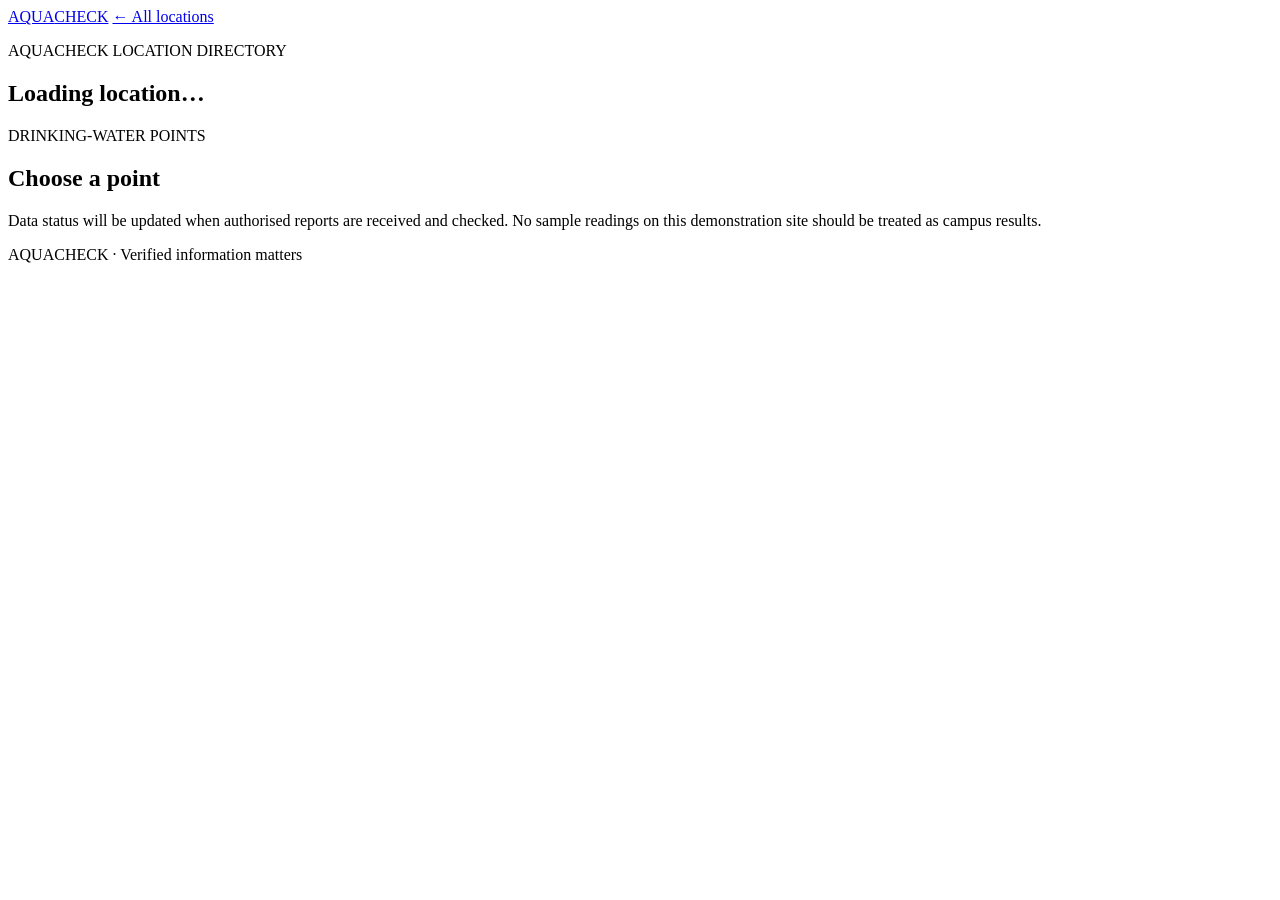
==== location.html @ 34e6789a "Add files via upload" ====
<!DOCTYPE html>
<html lang="en">
<head>
  <meta charset="UTF-8">
  <meta name="viewport" content="width=device-width, initial-scale=1.0">
  <title>Location Water Points | AQUACHECK</title>
  <link rel="stylesheet" href="css/style.css">
  <script src="js/location.js" defer></script>
</head>
<body>
  <header class="site-header">
    <a class="brand" href="index.html">AQUA<span>CHECK</span></a>
    <a class="back-link" href="index.html">← All locations</a>
  </header>

  <main class="location-main">
    <section class="location-intro">
      <p class="eyebrow">AQUACHECK LOCATION DIRECTORY</p>
      <h1 id="location-title">Loading location…</h1>
      <p id="location-description" class="hero-copy"></p>
    </section>

    <section>
      <div class="section-heading">
        <div>
          <p class="eyebrow">DRINKING-WATER POINTS</p>
          <h2>Choose a point</h2>
        </div>
      </div>
      <div id="point-list" class="point-grid"></div>
    </section>

    <section id="point-details" class="details-panel" hidden>
      <button id="close-details" class="close-button" type="button">Close ×</button>
      <p class="eyebrow">WATER-POINT INFORMATION</p>
      <h2 id="detail-name"></h2>
      <div id="detail-content"></div>
    </section>

    <p class="data-note">Data status will be updated when authorised reports are received and checked. No sample readings on this demonstration site should be treated as campus results.</p>
  </main>

  <footer>
    <p>AQUACHECK · Verified information matters</p>
  </footer>
</body>
</html>
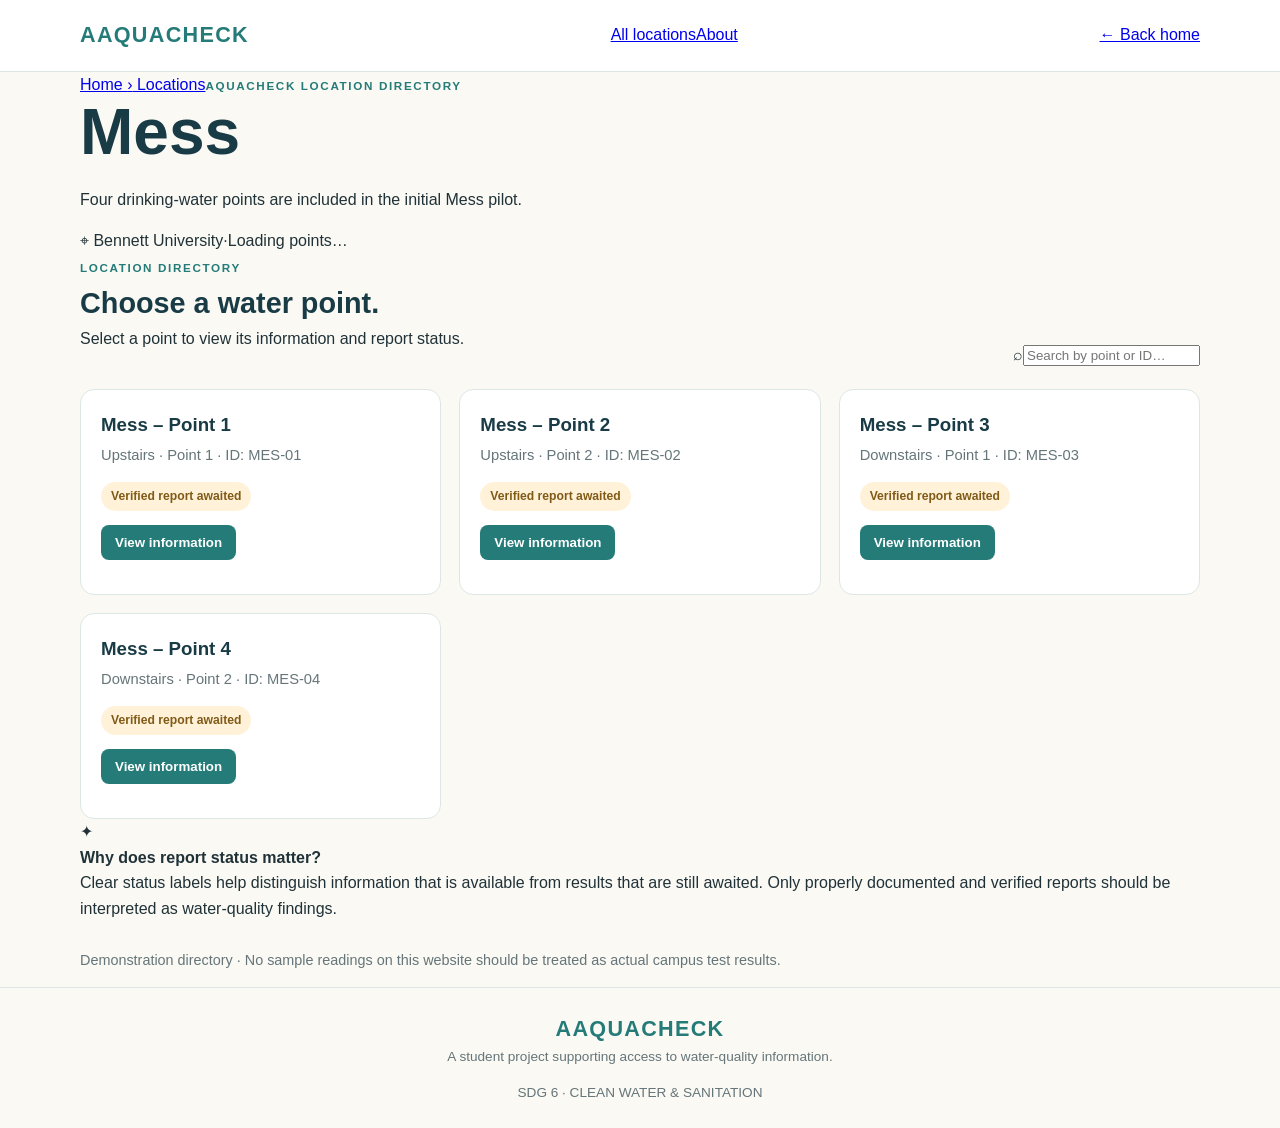
==== commit e4f032da: "Refresh AQUACHECK design and interactivity" ====
--- a/location.html
+++ b/location.html
@@ -3,45 +3,36 @@
 <head>
   <meta charset="UTF-8">
   <meta name="viewport" content="width=device-width, initial-scale=1.0">
-  <title>Location Water Points | AQUACHECK</title>
+  <meta name="theme-color" content="#073b4c">
+  <title>Water Points | AQUACHECK</title>
+  <link rel="preconnect" href="https://fonts.googleapis.com">
+  <link rel="preconnect" href="https://fonts.gstatic.com" crossorigin>
+  <link href="https://fonts.googleapis.com/css2?family=DM+Sans:wght@400;500;600;700;800&family=Manrope:wght@500;600;700;800&display=swap" rel="stylesheet">
   <link rel="stylesheet" href="css/style.css">
   <script src="js/location.js" defer></script>
 </head>
 <body>
   <header class="site-header">
-    <a class="brand" href="index.html">AQUA<span>CHECK</span></a>
-    <a class="back-link" href="index.html">← All locations</a>
+    <a class="brand" href="index.html"><span class="brand-mark">A</span><span>AQUA<span class="brand-accent">CHECK</span></span></a>
+    <nav class="nav-links"><a href="index.html#locations">All locations</a><a href="index.html#about">About</a></nav>
+    <a class="header-cta" href="index.html">← Back home</a>
   </header>
-
-  <main class="location-main">
-    <section class="location-intro">
-      <p class="eyebrow">AQUACHECK LOCATION DIRECTORY</p>
-      <h1 id="location-title">Loading location…</h1>
-      <p id="location-description" class="hero-copy"></p>
+  <main class="location-page">
+    <section class="location-banner" id="location-banner">
+      <div class="location-banner-content"><a class="breadcrumb" href="index.html">Home <span>›</span> Locations</a><span class="eyebrow light-eyebrow">AQUACHECK LOCATION DIRECTORY</span><h1 id="location-title">Loading location…</h1><p id="location-description" class="banner-copy"></p><div class="banner-meta"><span>⌖ Bennett University</span><span>·</span><span id="point-count">Loading points…</span></div></div>
     </section>
-
-    <section>
-      <div class="section-heading">
-        <div>
-          <p class="eyebrow">DRINKING-WATER POINTS</p>
-          <h2>Choose a point</h2>
-        </div>
-      </div>
-      <div id="point-list" class="point-grid"></div>
+    <section class="points-section">
+      <div class="section-heading"><div><span class="eyebrow">LOCATION DIRECTORY</span><h2>Choose a <span class="heading-accent">water point.</span></h2><p class="section-subtitle">Select a point to view its information and report status.</p></div><label class="search-box"><span>⌕</span><input id="point-search" type="search" placeholder="Search by point or ID…" aria-label="Search water points"></label></div>
+      <div id="point-list" class="point-grid" aria-live="polite"></div>
+      <p class="empty-search" id="empty-points" hidden>No water points match your search.</p>
     </section>
-
-    <section id="point-details" class="details-panel" hidden>
-      <button id="close-details" class="close-button" type="button">Close ×</button>
-      <p class="eyebrow">WATER-POINT INFORMATION</p>
-      <h2 id="detail-name"></h2>
-      <div id="detail-content"></div>
+    <section id="point-details" class="details-panel" hidden aria-live="polite">
+      <button id="close-details" class="close-button" type="button" aria-label="Close details">×</button>
+      <span class="eyebrow">WATER-POINT INFORMATION</span><h2 id="detail-name"></h2><div id="detail-content"></div>
     </section>
-
-    <p class="data-note">Data status will be updated when authorised reports are received and checked. No sample readings on this demonstration site should be treated as campus results.</p>
+    <section class="report-reminder"><span class="reminder-icon">✦</span><div><strong>Why does report status matter?</strong><p>Clear status labels help distinguish information that is available from results that are still awaited. Only properly documented and verified reports should be interpreted as water-quality findings.</p></div></section>
+    <p class="data-note">Demonstration directory · No sample readings on this website should be treated as actual campus test results.</p>
   </main>
-
-  <footer>
-    <p>AQUACHECK · Verified information matters</p>
-  </footer>
+  <footer class="site-footer"><a class="brand footer-brand" href="index.html"><span class="brand-mark">A</span><span>AQUA<span class="brand-accent">CHECK</span></span></a><p>A student project supporting access to water-quality information.</p><span class="footer-sdg">SDG 6 · CLEAN WATER & SANITATION</span></footer>
 </body>
-</html>
+</html>
--- a/css/style.css
+++ b/css/style.css
@@ -0,0 +1,87 @@
+/* AQUACHECK beginner stylesheet
+   Edit the colours and spacing here to customise the website. */
+:root {
+  --navy: #183b45;
+  --teal: #247b78;
+  --mint: #eaf5f1;
+  --cream: #faf9f4;
+  --ink: #203238;
+  --muted: #657579;
+  --line: #dce7e3;
+  --white: #ffffff;
+}
+* { box-sizing: border-box; }
+body {
+  margin: 0;
+  background: var(--cream);
+  color: var(--ink);
+  font-family: Arial, Helvetica, sans-serif;
+  line-height: 1.6;
+}
+.site-header {
+  display: flex;
+  justify-content: space-between;
+  align-items: center;
+  gap: 16px;
+  padding: 18px max(6%, calc((100% - 1120px) / 2));
+  background: var(--white);
+  border-bottom: 1px solid var(--line);
+}
+.brand {
+  color: var(--navy);
+  font-size: 1.35rem;
+  font-weight: 800;
+  letter-spacing: .06em;
+  text-decoration: none;
+}
+.brand span { color: var(--teal); }
+.sdg-label, .back-link { color: var(--muted); font-size: .9rem; text-decoration: none; }
+main { width: min(1120px, 88%); margin: 0 auto; }
+.hero { padding: 76px 0 58px; }
+.eyebrow { color: var(--teal); font-size: .73rem; font-weight: 800; letter-spacing: .14em; }
+h1, h2, h3, p { margin-top: 0; }
+h1 { color: var(--navy); font-size: clamp(2.2rem, 5vw, 4.1rem); line-height: 1.12; margin-bottom: 18px; }
+h1 span { color: var(--teal); }
+.hero-copy { max-width: 650px; color: var(--muted); font-size: 1.08rem; }
+.locations-section { padding: 10px 0 58px; }
+.section-heading { display: flex; justify-content: space-between; align-items: end; gap: 20px; margin-bottom: 22px; }
+.section-heading h2, .details-panel h2 { color: var(--navy); margin-bottom: 0; font-size: 1.8rem; }
+.section-note { color: var(--muted); max-width: 330px; margin-bottom: 4px; }
+.location-grid, .point-grid { display: grid; grid-template-columns: repeat(3, 1fr); gap: 18px; }
+.location-card {
+  display: block; padding: 26px; background: var(--white); border: 1px solid var(--line);
+  border-radius: 18px; text-decoration: none; color: var(--ink); transition: transform .2s, box-shadow .2s;
+}
+.location-card:hover { transform: translateY(-4px); box-shadow: 0 12px 28px #183b4512; }
+.location-icon { font-size: 2rem; }
+.location-card h3 { color: var(--navy); font-size: 1.35rem; margin: 12px 0 2px; }
+.location-card p { color: var(--muted); }
+.card-link { color: var(--teal); font-weight: 700; }
+.notice { padding: 22px 25px; background: var(--mint); border-left: 4px solid var(--teal); border-radius: 10px; margin-bottom: 65px; }
+.notice p { margin: 6px 0 0; color: var(--muted); }
+footer { padding: 24px 6%; text-align: center; color: var(--muted); font-size: .85rem; border-top: 1px solid var(--line); }
+.location-main { padding-top: 42px; padding-bottom: 60px; }
+.location-intro { padding: 28px 0 36px; }
+.point-grid { grid-template-columns: repeat(3, 1fr); }
+.point-card { background: white; border: 1px solid var(--line); border-radius: 14px; padding: 20px; }
+.point-card h3 { color: var(--navy); margin-bottom: 4px; }
+.point-card p { color: var(--muted); font-size: .92rem; margin-bottom: 14px; }
+.status { display: inline-block; padding: 5px 10px; border-radius: 30px; background: #fff2d9; color: #805a16; font-size: .76rem; font-weight: 700; }
+.action-button, .close-button { border: 0; border-radius: 8px; padding: 10px 14px; cursor: pointer; font-weight: 700; }
+.action-button { background: var(--teal); color: white; }
+.close-button { float: right; background: #edf2f0; color: var(--navy); }
+.details-panel { margin-top: 28px; padding: 25px; background: white; border: 1px solid var(--line); border-radius: 16px; }
+.details-panel h2 { margin: 8px 0 16px; }
+.detail-row { padding: 12px 0; border-top: 1px solid var(--line); }
+.detail-row strong { display: block; color: var(--navy); }
+.detail-row span { color: var(--muted); }
+.data-note { margin-top: 28px; color: var(--muted); font-size: .9rem; }
+@media (max-width: 760px) {
+  .site-header { padding: 15px 6%; }
+  .sdg-label { max-width: 145px; text-align: right; }
+  .hero { padding: 52px 0 40px; }
+  .section-heading { display: block; }
+  .section-note { margin-top: 10px; }
+  .location-grid, .point-grid { grid-template-columns: 1fr; }
+  .location-card { padding: 22px; }
+}
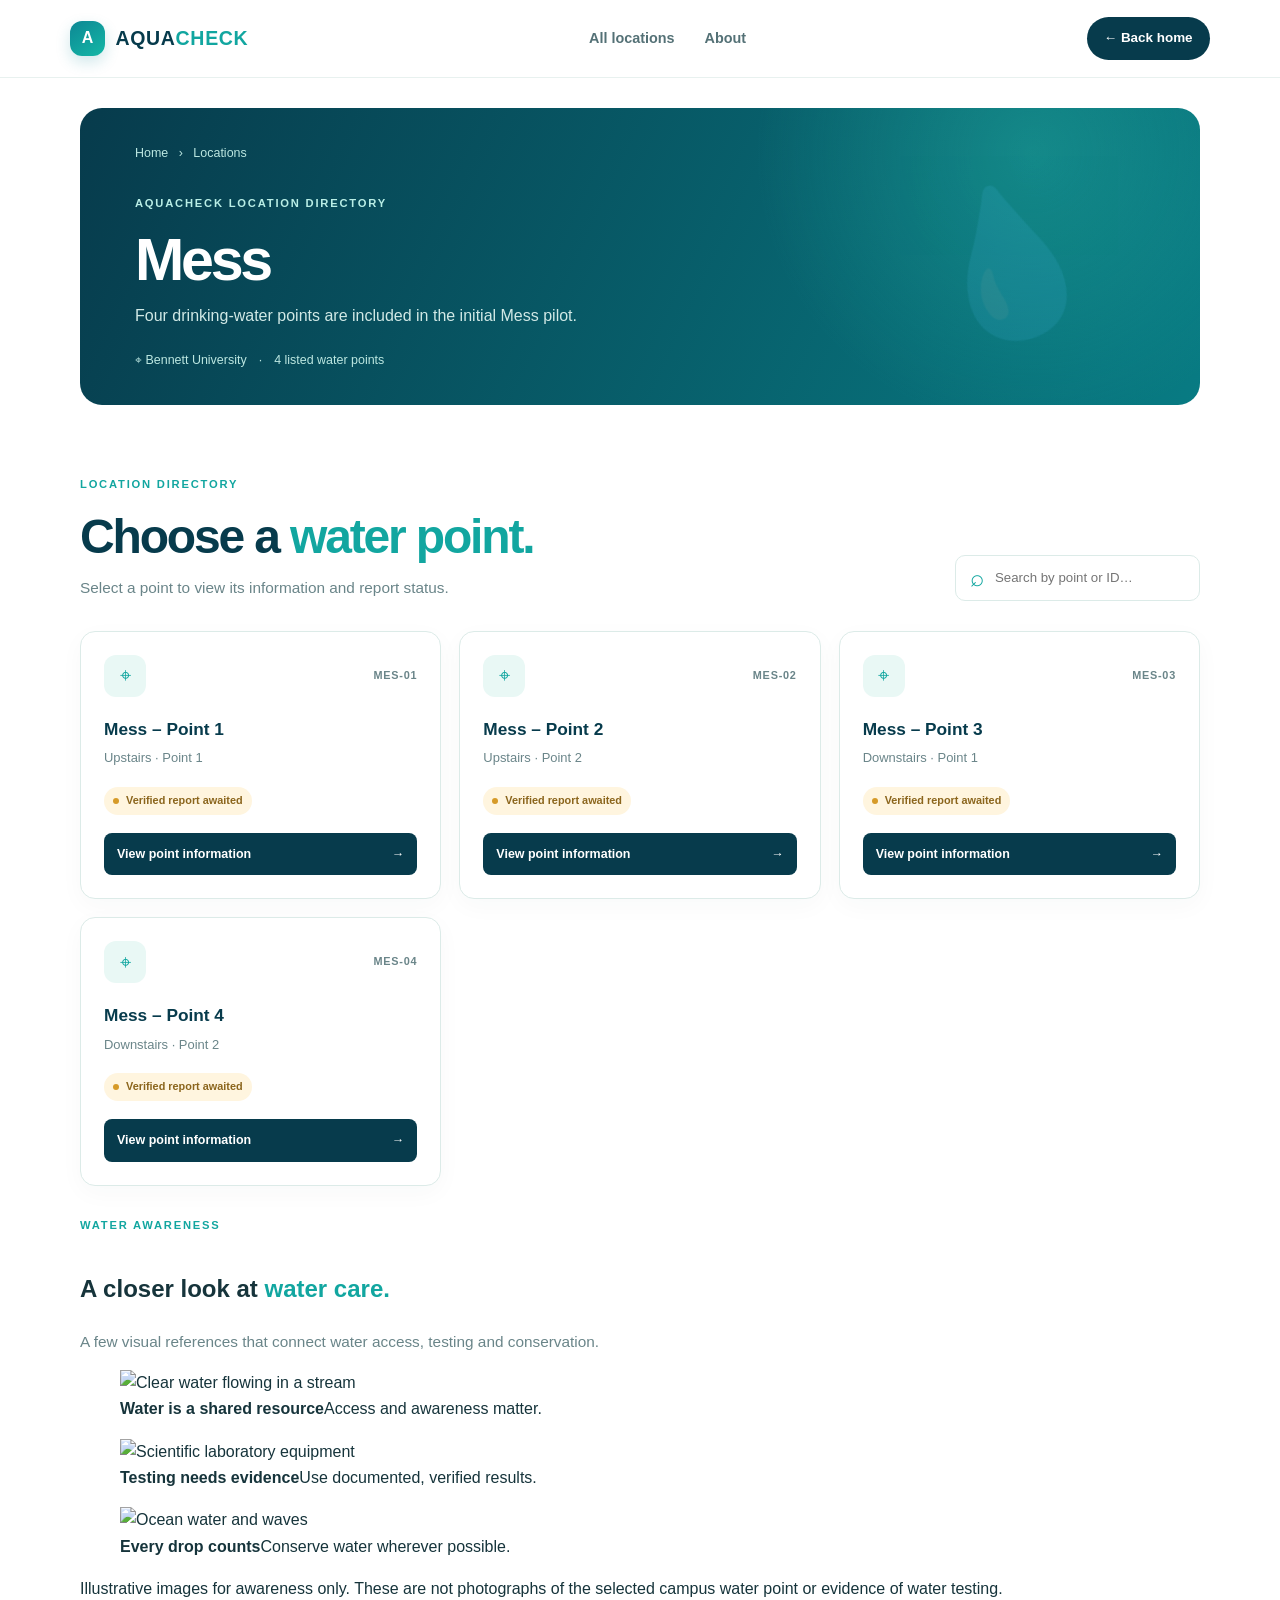
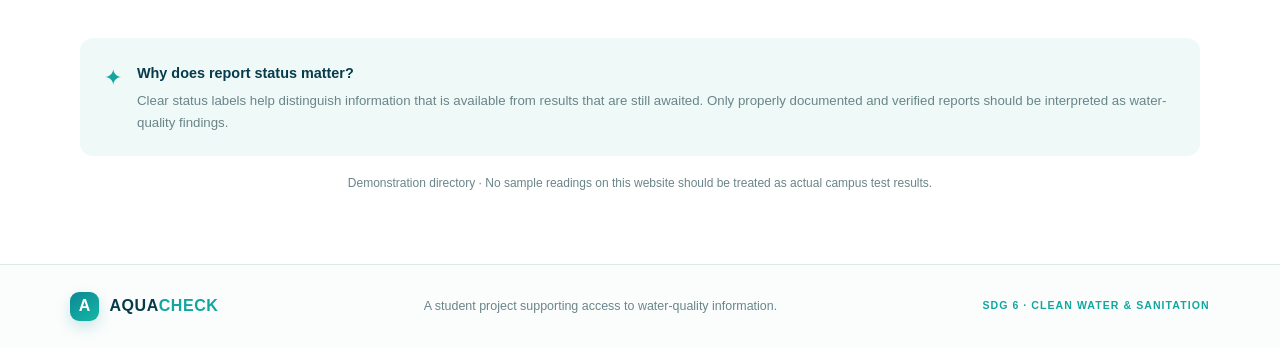
==== commit 02bd3027: "Add water awareness image gallery to location pages" ====
--- a/location.html
+++ b/location.html
@@ -30,6 +30,28 @@
       <button id="close-details" class="close-button" type="button" aria-label="Close details">×</button>
       <span class="eyebrow">WATER-POINT INFORMATION</span><h2 id="detail-name"></h2><div id="detail-content"></div>
     </section>
+    <section class="visual-guide" aria-labelledby="visual-guide-title">
+      <div class="visual-guide-heading">
+        <span class="eyebrow">WATER AWARENESS</span>
+        <h2 id="visual-guide-title">A closer look at <span class="heading-accent">water care.</span></h2>
+        <p class="section-subtitle">A few visual references that connect water access, testing and conservation.</p>
+      </div>
+      <div class="visual-guide-grid">
+        <figure class="visual-tile visual-water">
+          <img src="https://images.unsplash.com/photo-1548839140-29a749e1cf4d?auto=format&fit=crop&w=900&q=85" alt="Clear water flowing in a stream" loading="lazy">
+          <figcaption><strong>Water is a shared resource</strong><span>Access and awareness matter.</span></figcaption>
+        </figure>
+        <figure class="visual-tile visual-testing">
+          <img src="https://images.unsplash.com/photo-1581093458791-9d42e3c7f4f4?auto=format&fit=crop&w=900&q=85" alt="Scientific laboratory equipment" loading="lazy">
+          <figcaption><strong>Testing needs evidence</strong><span>Use documented, verified results.</span></figcaption>
+        </figure>
+        <figure class="visual-tile visual-conservation">
+          <img src="https://images.unsplash.com/photo-1518837695005-2083093ee35b?auto=format&fit=crop&w=900&q=85" alt="Ocean water and waves" loading="lazy">
+          <figcaption><strong>Every drop counts</strong><span>Conserve water wherever possible.</span></figcaption>
+        </figure>
+      </div>
+      <p class="visual-disclaimer">Illustrative images for awareness only. These are not photographs of the selected campus water point or evidence of water testing.</p>
+    </section>
     <section class="report-reminder"><span class="reminder-icon">✦</span><div><strong>Why does report status matter?</strong><p>Clear status labels help distinguish information that is available from results that are still awaited. Only properly documented and verified reports should be interpreted as water-quality findings.</p></div></section>
     <p class="data-note">Demonstration directory · No sample readings on this website should be treated as actual campus test results.</p>
   </main>
--- a/css/style.css
+++ b/css/style.css
@@ -1,87 +1,4 @@
-/* AQUACHECK beginner stylesheet
-   Edit the colours and spacing here to customise the website. */
-:root {
-  --navy: #183b45;
-  --teal: #247b78;
-  --mint: #eaf5f1;
-  --cream: #faf9f4;
-  --ink: #203238;
-  --muted: #657579;
-  --line: #dce7e3;
-  --white: #ffffff;
-}
-* { box-sizing: border-box; }
-body {
-  margin: 0;
-  background: var(--cream);
-  color: var(--ink);
-  font-family: Arial, Helvetica, sans-serif;
-  line-height: 1.6;
-}
-.site-header {
-  display: flex;
-  justify-content: space-between;
-  align-items: center;
-  gap: 16px;
-  padding: 18px max(6%, calc((100% - 1120px) / 2));
-  background: var(--white);
-  border-bottom: 1px solid var(--line);
-}
-.brand {
-  color: var(--navy);
-  font-size: 1.35rem;
-  font-weight: 800;
-  letter-spacing: .06em;
-  text-decoration: none;
-}
-.brand span { color: var(--teal); }
-.sdg-label, .back-link { color: var(--muted); font-size: .9rem; text-decoration: none; }
-main { width: min(1120px, 88%); margin: 0 auto; }
-.hero { padding: 76px 0 58px; }
-.eyebrow { color: var(--teal); font-size: .73rem; font-weight: 800; letter-spacing: .14em; }
-h1, h2, h3, p { margin-top: 0; }
-h1 { color: var(--navy); font-size: clamp(2.2rem, 5vw, 4.1rem); line-height: 1.12; margin-bottom: 18px; }
-h1 span { color: var(--teal); }
-.hero-copy { max-width: 650px; color: var(--muted); font-size: 1.08rem; }
-.locations-section { padding: 10px 0 58px; }
-.section-heading { display: flex; justify-content: space-between; align-items: end; gap: 20px; margin-bottom: 22px; }
-.section-heading h2, .details-panel h2 { color: var(--navy); margin-bottom: 0; font-size: 1.8rem; }
-.section-note { color: var(--muted); max-width: 330px; margin-bottom: 4px; }
-.location-grid, .point-grid { display: grid; grid-template-columns: repeat(3, 1fr); gap: 18px; }
-.location-card {
-  display: block; padding: 26px; background: var(--white); border: 1px solid var(--line);
-  border-radius: 18px; text-decoration: none; color: var(--ink); transition: transform .2s, box-shadow .2s;
-}
-.location-card:hover { transform: translateY(-4px); box-shadow: 0 12px 28px #183b4512; }
-.location-icon { font-size: 2rem; }
-.location-card h3 { color: var(--navy); font-size: 1.35rem; margin: 12px 0 2px; }
-.location-card p { color: var(--muted); }
-.card-link { color: var(--teal); font-weight: 700; }
-.notice { padding: 22px 25px; background: var(--mint); border-left: 4px solid var(--teal); border-radius: 10px; margin-bottom: 65px; }
-.notice p { margin: 6px 0 0; color: var(--muted); }
-footer { padding: 24px 6%; text-align: center; color: var(--muted); font-size: .85rem; border-top: 1px solid var(--line); }
-.location-main { padding-top: 42px; padding-bottom: 60px; }
-.location-intro { padding: 28px 0 36px; }
-.point-grid { grid-template-columns: repeat(3, 1fr); }
-.point-card { background: white; border: 1px solid var(--line); border-radius: 14px; padding: 20px; }
-.point-card h3 { color: var(--navy); margin-bottom: 4px; }
-.point-card p { color: var(--muted); font-size: .92rem; margin-bottom: 14px; }
-.status { display: inline-block; padding: 5px 10px; border-radius: 30px; background: #fff2d9; color: #805a16; font-size: .76rem; font-weight: 700; }
-.action-button, .close-button { border: 0; border-radius: 8px; padding: 10px 14px; cursor: pointer; font-weight: 700; }
-.action-button { background: var(--teal); color: white; }
-.close-button { float: right; background: #edf2f0; color: var(--navy); }
-.details-panel { margin-top: 28px; padding: 25px; background: white; border: 1px solid var(--line); border-radius: 16px; }
-.details-panel h2 { margin: 8px 0 16px; }
-.detail-row { padding: 12px 0; border-top: 1px solid var(--line); }
-.detail-row strong { display: block; color: var(--navy); }
-.detail-row span { color: var(--muted); }
-.data-note { margin-top: 28px; color: var(--muted); font-size: .9rem; }
-@media (max-width: 760px) {
-  .site-header { padding: 15px 6%; }
-  .sdg-label { max-width: 145px; text-align: right; }
-  .hero { padding: 52px 0 40px; }
-  .section-heading { display: block; }
-  .section-note { margin-top: 10px; }
-  .location-grid, .point-grid { grid-template-columns: 1fr; }
-  .location-card { padding: 22px; }
-}
+:root{--navy:#073b4c;--blue:#087e8b;--teal:#12a6a0;--aqua:#b9f0e9;--mint:#e9f8f5;--cream:#f7fbfa;--ink:#16343b;--muted:#6a8589;--line:#dcebe8;--white:#fff;--shadow:0 18px 50px rgba(7,59,76,.11)}
+*{box-sizing:border-box}html{scroll-behavior:smooth;scroll-padding-top:90px}body{margin:0;background:var(--white);color:var(--ink);font-family:"DM Sans",Arial,sans-serif;line-height:1.65}a{color:inherit}button,input{font:inherit}.site-header{height:78px;display:flex;align-items:center;justify-content:space-between;gap:24px;padding:0 max(5.5%,calc((100% - 1200px)/2));background:#fff;border-bottom:1px solid #e8f1ef;position:sticky;top:0;z-index:20}.brand{display:inline-flex;align-items:center;gap:10px;color:var(--navy);font-family:Manrope,sans-serif;font-weight:800;font-size:1.22rem;letter-spacing:.035em;text-decoration:none}.brand-accent{color:var(--teal)}.brand-mark{display:grid;place-items:center;width:35px;height:35px;border-radius:12px;background:linear-gradient(145deg,#0d8794,#14b8a6);color:#fff;font-size:1rem;box-shadow:0 6px 15px #0d879433}.nav-links{display:flex;gap:30px}.nav-links a,.back-link{font-size:.9rem;font-weight:600;color:#547176;text-decoration:none;transition:color .2s}.nav-links a:hover,.back-link:hover{color:var(--teal)}.header-cta{background:var(--navy);color:white;text-decoration:none;padding:10px 17px;border-radius:999px;font-size:.84rem;font-weight:700;transition:transform .2s,background .2s}.header-cta:hover{background:var(--teal);transform:translateY(-2px)}.hero{position:relative;overflow:hidden}.hero-home{min-height:570px;background:radial-gradient(circle at 80% 15%,#1c8790 0,transparent 32%),linear-gradient(115deg,#063746 0%,#075568 56%,#087d83 100%);display:grid;grid-template-columns:1.1fr .9fr;align-items:center;padding:75px max(7%,calc((100% - 1120px)/2)) 90px;color:#fff}.hero-content{position:relative;z-index:2;max-width:620px}.eyebrow{display:inline-block;color:var(--teal);font-size:.7rem;font-weight:800;letter-spacing:.16em;margin-bottom:15px}.light-eyebrow{color:#b9eee6}.pulse-dot{display:inline-block;width:8px;height:8px;border-radius:50%;background:#6ce3c8;margin-right:8px;box-shadow:0 0 0 5px #6ce3c822}.hero h1,.location-banner h1{font-family:Manrope,sans-serif;font-size:clamp(2.65rem,5.3vw,4.6rem);letter-spacing:-.055em;line-height:1.12;margin:10px 0 22px;color:#fff}.hero h1 span{color:#9ceadd}.hero-copy{max-width:560px;color:#d2e9e7;font-size:1.08rem;line-height:1.8}.hero-actions{display:flex;align-items:center;gap:25px;margin-top:30px}.button{display:inline-flex;align-items:center;gap:20px;padding:14px 20px;border-radius:10px;text-decoration:none;font-weight:800;font-size:.9rem;transition:transform .2s,box-shadow .2s}.button:hover{transform:translateY(-3px);box-shadow:0 12px 25px #001d2940}.button-light{background:#fff;color:var(--navy)}.text-link{font-weight:700;text-decoration:none}.light-link{color:#d4f4ee}.hero-proof{display:flex;align-items:center;gap:13px;margin-top:42px}.proof-avatars{display:flex}.proof-avatars span{width:31px;height:31px;border-radius:50%;display:grid;place-items:center;background:#ffffff20;border:2px solid #ffffff55;margin-right:-6px;font-size:.9rem}.hero-proof p{font-size:.77rem;color:#c3e3e0;margin:0 0 0 7px}.hero-visual{height:390px;position:relative;display:flex;align-items:center;justify-content:center}.hero-image{width:min(390px,90%);height:355px;border-radius:48% 48% 38% 38%;background:linear-gradient(0deg,#063c4c33,#063c4c00),url("https://images.unsplash.com/photo-1548839140-29a749e1cf4d?auto=format&fit=crop&w=1000&q=90") center/cover;box-shadow:0 25px 70px #002b3b66;transform:rotate(3deg);border:8px solid #ffffff20}.floating-note{position:absolute;bottom:24px;left:-2px;display:flex;align-items:center;gap:12px;padding:13px 17px;background:#fff;color:var(--navy);border-radius:13px;box-shadow:var(--shadow);animation:float 4s ease-in-out infinite}.note-icon{width:37px;height:37px;display:grid;place-items:center;border-radius:10px;background:var(--mint);color:var(--teal);font-size:1.5rem}.floating-note strong,.floating-note small{display:block}.floating-note strong{font-size:.83rem}.floating-note small{font-size:.7rem;color:var(--muted)}.hero-orbit{position:absolute;border:1px solid #b7f3e533;border-radius:50%;pointer-events:none}.orbit-one{width:440px;height:440px}.orbit-two{width:510px;height:510px}.hero-wave{position:absolute;bottom:-1px;left:0;width:100%;height:28px;background:#fff;clip-path:ellipse(55% 55% at 50% 100%)}@keyframes float{50%{transform:translateY(-9px)}}.stats-strip{display:flex;align-items:center;justify-content:center;gap:60px;padding:28px 5%;background:#f2faf8;border-bottom:1px solid var(--line)}.stats-strip div{display:flex;align-items:center;gap:12px}.stats-strip strong{font-family:Manrope,sans-serif;font-size:1.8rem;color:var(--teal)}.stats-strip span{font-size:.82rem;color:var(--muted);font-weight:600}.stats-strip i{height:32px;width:1px;background:#d4e7e3}.section{width:min(1120px,88%);margin:0 auto}.locations-section{padding:92px 0 100px}.section-heading{display:flex;align-items:end;justify-content:space-between;gap:25px;margin-bottom:30px}.section-heading h2,.about-copy h2{font-family:Manrope,sans-serif;font-size:clamp(2rem,4vw,3rem);letter-spacing:-.045em;line-height:1.18;color:var(--navy);margin:0 0 10px}.heading-accent{color:var(--teal)}.section-subtitle{color:var(--muted);margin:0;font-size:.96rem}.search-box{display:flex;align-items:center;gap:9px;min-width:245px;padding:10px 14px;border:1px solid var(--line);border-radius:10px;background:#fff;color:var(--teal)}.search-box span{font-size:1.5rem;line-height:1}.search-box input{border:0;outline:0;width:100%;color:var(--ink);font-size:.83rem;background:transparent}.search-box:focus-within{border-color:var(--teal);box-shadow:0 0 0 3px #12a6a01a}.location-grid{display:grid;grid-template-columns:repeat(3,1fr);gap:22px}.location-card{position:relative;display:block;min-height:360px;overflow:hidden;border-radius:18px;color:#fff;text-decoration:none;isolation:isolate;box-shadow:0 10px 30px #073b4c12;transition:transform .3s,box-shadow .3s}.location-card:hover{transform:translateY(-8px);box-shadow:0 24px 45px #073b4c2b}.card-image,.card-overlay{position:absolute;inset:0;z-index:-2;transition:transform .5s}.location-card:hover .card-image{transform:scale(1.06)}.card-overlay{z-index:-1;background:linear-gradient(180deg,#062f3b08 10%,#052d3be8 100%)}.mess-card .card-image{background:url("https://images.unsplash.com/photo-1555396273-367ea4eb4db5?auto=format&fit=crop&w=900&q=85") center/cover}.hostel-card .card-image{background:url("https://images.unsplash.com/photo-1555854877-bab0e564b8d5?auto=format&fit=crop&w=900&q=85") center/cover}.library-card .card-image{background:url("https://images.unsplash.com/photo-1507842217343-583bb7270b66?auto=format&fit=crop&w=900&q=85") center/cover}.card-content{position:absolute;inset:auto 25px 24px}.location-tag{display:inline-block;padding:5px 9px;border-radius:30px;background:#ffffff26;backdrop-filter:blur(8px);font-size:.62rem;font-weight:800;letter-spacing:.13em}.location-icon{display:block;font-size:1.65rem;margin-top:22px}.location-card h3{font-family:Manrope,sans-serif;font-size:1.85rem;margin:3px 0}.location-card p{color:#e1f1ef;font-size:.84rem;margin:0 0 20px}.card-link{display:flex;align-items:center;justify-content:space-between;padding-top:13px;border-top:1px solid #ffffff50;font-size:.82rem;font-weight:800}.card-link b{font-size:1.2rem}.empty-search{color:var(--muted);padding:25px;background:var(--mint);border-radius:12px}.how-section{background:#f2faf8;padding:85px 0 95px}.centered-heading{justify-content:center;text-align:center}.steps-grid{display:grid;grid-template-columns:repeat(3,1fr);gap:20px}.step-card{position:relative;padding:28px 27px;background:#fff;border:1px solid #e1efeb;border-radius:15px;transition:transform .25s,box-shadow .25s}.step-card:hover{transform:translateY(-5px);box-shadow:var(--shadow)}.step-number{position:absolute;right:23px;top:20px;color:#c3dcd7;font-family:Manrope,sans-serif;font-size:1.1rem;font-weight:800}.step-icon{width:51px;height:51px;display:grid;place-items:center;border-radius:15px;background:var(--mint);color:var(--teal);font-size:1.6rem;margin-bottom:25px}.step-card h3{font-family:Manrope,sans-serif;color:var(--navy);margin-bottom:8px}.step-card p{color:var(--muted);font-size:.88rem;margin:0}.about-section{width:min(1120px,88%);margin:95px auto;display:grid;grid-template-columns:1fr 1fr;align-items:center;gap:75px}.about-visual{position:relative}.about-visual img{display:block;width:100%;height:390px;object-fit:cover;border-radius:22px;box-shadow:var(--shadow)}.image-caption{position:absolute;bottom:18px;left:18px;padding:9px 13px;background:#073b4cdd;color:white;border-radius:7px;font-size:.65rem;font-weight:800;letter-spacing:.1em}.about-copy h2{margin-bottom:20px}.about-copy p{color:var(--muted);font-size:.94rem}.purpose-points{display:grid;gap:10px;margin-top:22px;color:#267f78;font-size:.86rem;font-weight:700}.notice{display:flex;gap:15px;padding:22px 25px;border:1px solid #d7ece6;background:#f0faf7;border-radius:13px}.notice-home{width:min(1120px,88%);margin:0 auto 75px}.notice-symbol{flex:0 0 28px;width:28px;height:28px;display:grid;place-items:center;border-radius:50%;background:#d6f1e9;color:#167a70;font-weight:800}.notice strong,.report-reminder strong{color:var(--navy);font-size:.9rem}.notice p,.report-reminder p{margin:4px 0 0;color:var(--muted);font-size:.83rem}.site-footer{display:flex;align-items:center;justify-content:space-between;gap:20px;padding:27px max(5.5%,calc((100% - 1200px)/2));border-top:1px solid var(--line);background:#fbfdfc}.site-footer p{margin:0;color:var(--muted);font-size:.78rem}.footer-brand{font-size:1rem}.footer-brand .brand-mark{width:29px;height:29px;border-radius:9px}.footer-sdg{font-size:.66rem;letter-spacing:.1em;font-weight:800;color:var(--teal)}
+/* Location directory */.location-page{width:min(1120px,88%);margin:0 auto;padding-bottom:70px}.location-banner{position:relative;margin:30px 0 65px;min-height:280px;border-radius:22px;overflow:hidden;background:radial-gradient(circle at 85% 15%,#27b4a566,transparent 28%),linear-gradient(115deg,#073b4c,#087b83);color:white;display:flex;align-items:center;padding:35px 55px}.location-banner:after{content:"💧";position:absolute;right:9%;top:35px;font-size:9rem;opacity:.13;transform:rotate(-15deg)}.location-banner-content{position:relative;z-index:1}.breadcrumb{display:block;color:#bce7e1;text-decoration:none;font-size:.78rem;margin-bottom:25px}.breadcrumb span{padding:0 7px}.location-banner h1{font-size:clamp(2.5rem,5vw,3.7rem);margin:0 0 10px}.banner-copy{max-width:600px;color:#d1e9e6;margin:0}.banner-meta{display:flex;gap:12px;align-items:center;color:#bce7e1;font-size:.78rem;margin-top:20px}.points-section{padding-bottom:25px}.point-grid{display:grid;grid-template-columns:repeat(3,1fr);gap:18px}.point-card{padding:23px;background:#fff;border:1px solid var(--line);border-radius:15px;box-shadow:0 7px 25px #073b4c08;transition:transform .22s,box-shadow .22s}.point-card:hover{transform:translateY(-4px);box-shadow:var(--shadow)}.point-card-top{display:flex;align-items:center;justify-content:space-between;margin-bottom:18px}.point-icon{width:42px;height:42px;display:grid;place-items:center;background:var(--mint);border-radius:12px;color:var(--teal);font-size:1.25rem}.point-id{font-size:.68rem;color:var(--muted);font-weight:800;letter-spacing:.07em}.point-card h3{font-family:Manrope,sans-serif;color:var(--navy);font-size:1.08rem;margin:0 0 4px}.point-card p{font-size:.81rem;color:var(--muted);margin:0 0 17px}.status{display:inline-flex;align-items:center;gap:7px;padding:5px 9px;border-radius:30px;background:#fff5df;color:#8b651c;font-size:.68rem;font-weight:800}.status:before{content:"";width:6px;height:6px;border-radius:50%;background:#d69a28}.action-button,.close-button{border:0;cursor:pointer;font-weight:800}.action-button{display:flex;align-items:center;justify-content:space-between;width:100%;margin-top:18px;padding:11px 13px;background:var(--navy);color:#fff;border-radius:8px;font-size:.78rem;transition:background .2s}.action-button:hover{background:var(--teal)}.details-panel{position:relative;margin:30px 0;padding:28px;background:#f6fbfa;border:1px solid var(--line);border-radius:16px;box-shadow:var(--shadow)}.details-panel h2{font-family:Manrope,sans-serif;color:var(--navy);margin:0 0 17px}.close-button{position:absolute;right:18px;top:18px;width:34px;height:34px;border-radius:50%;background:#e5f2ef;color:var(--navy);font-size:1.2rem}.detail-grid{display:grid;grid-template-columns:repeat(2,1fr);gap:10px}.detail-row{padding:15px;background:#fff;border:1px solid #e5efec;border-radius:10px}.detail-row strong{display:block;color:var(--navy);font-size:.76rem;margin-bottom:4px}.detail-row span{color:var(--muted);font-size:.83rem}.detail-row.wide{grid-column:1/-1}.report-reminder{display:flex;gap:15px;align-items:flex-start;margin-top:35px;padding:22px 24px;background:#eff9f7;border-radius:13px}.reminder-icon{color:var(--teal);font-size:1.4rem}.data-note{margin:18px 0 0;text-align:center;color:var(--muted);font-size:.75rem}
+@media(max-width:850px){.hero-home{grid-template-columns:1fr;padding-top:65px}.hero-visual{height:300px;margin-top:25px}.hero-image{height:270px;width:270px}.orbit-one{width:330px;height:330px}.orbit-two{width:380px;height:380px}.location-grid,.point-grid{grid-template-columns:repeat(2,1fr)}.about-section{gap:35px}.stats-strip{gap:25px}}@media(max-width:620px){.site-header{height:68px;padding:0 5%;gap:10px}.nav-links{display:none}.brand{font-size:1.05rem}.header-cta{font-size:.72rem;padding:9px 12px}.hero-home{padding:55px 6% 65px}.hero h1{font-size:2.65rem}.hero-copy{font-size:.96rem}.hero-actions{align-items:flex-start;flex-direction:column;gap:16px}.hero-visual{height:260px}.hero-image{width:235px;height:235px}.floating-note{left:0;bottom:0}.stats-strip{gap:13px;padding:20px 4%;justify-content:space-around}.stats-strip div{display:block;text-align:center}.stats-strip strong{display:block;font-size:1.45rem}.stats-strip span{font-size:.65rem}.stats-strip i{height:35px}.locations-section{padding:65px 0}.section{width:88%}.section-heading{align-items:stretch;flex-direction:column}.search-box{min-width:0;width:100%}.location-grid,.point-grid,.steps-grid{grid-template-columns:1fr}.location-card{min-height:300px}.how-section{padding:65px 0}.about-section{grid-template-columns:1fr;margin:65px auto;gap:28px}.about-visual img{height:270px}.notice-home{margin-bottom:50px}.site-footer{flex-direction:column;text-align:center;padding:25px 6%}.location-page{width:90%}.location-banner{margin:20px 0 45px;padding:28px 24px;min-height:250px}.location-banner:after{right:2%;font-size:6rem}.detail-grid{grid-template-columns:1fr}.detail-row.wide{grid-column:auto}.details-panel{padding:23px 17px}.footer-sdg{font-size:.6rem}}@media(prefers-reduced-motion:reduce){*,*::before,*::after{scroll-behavior:auto!important;animation-duration:.01ms!important;animation-iteration-count:1!important;transition-duration:.01ms!important}}
